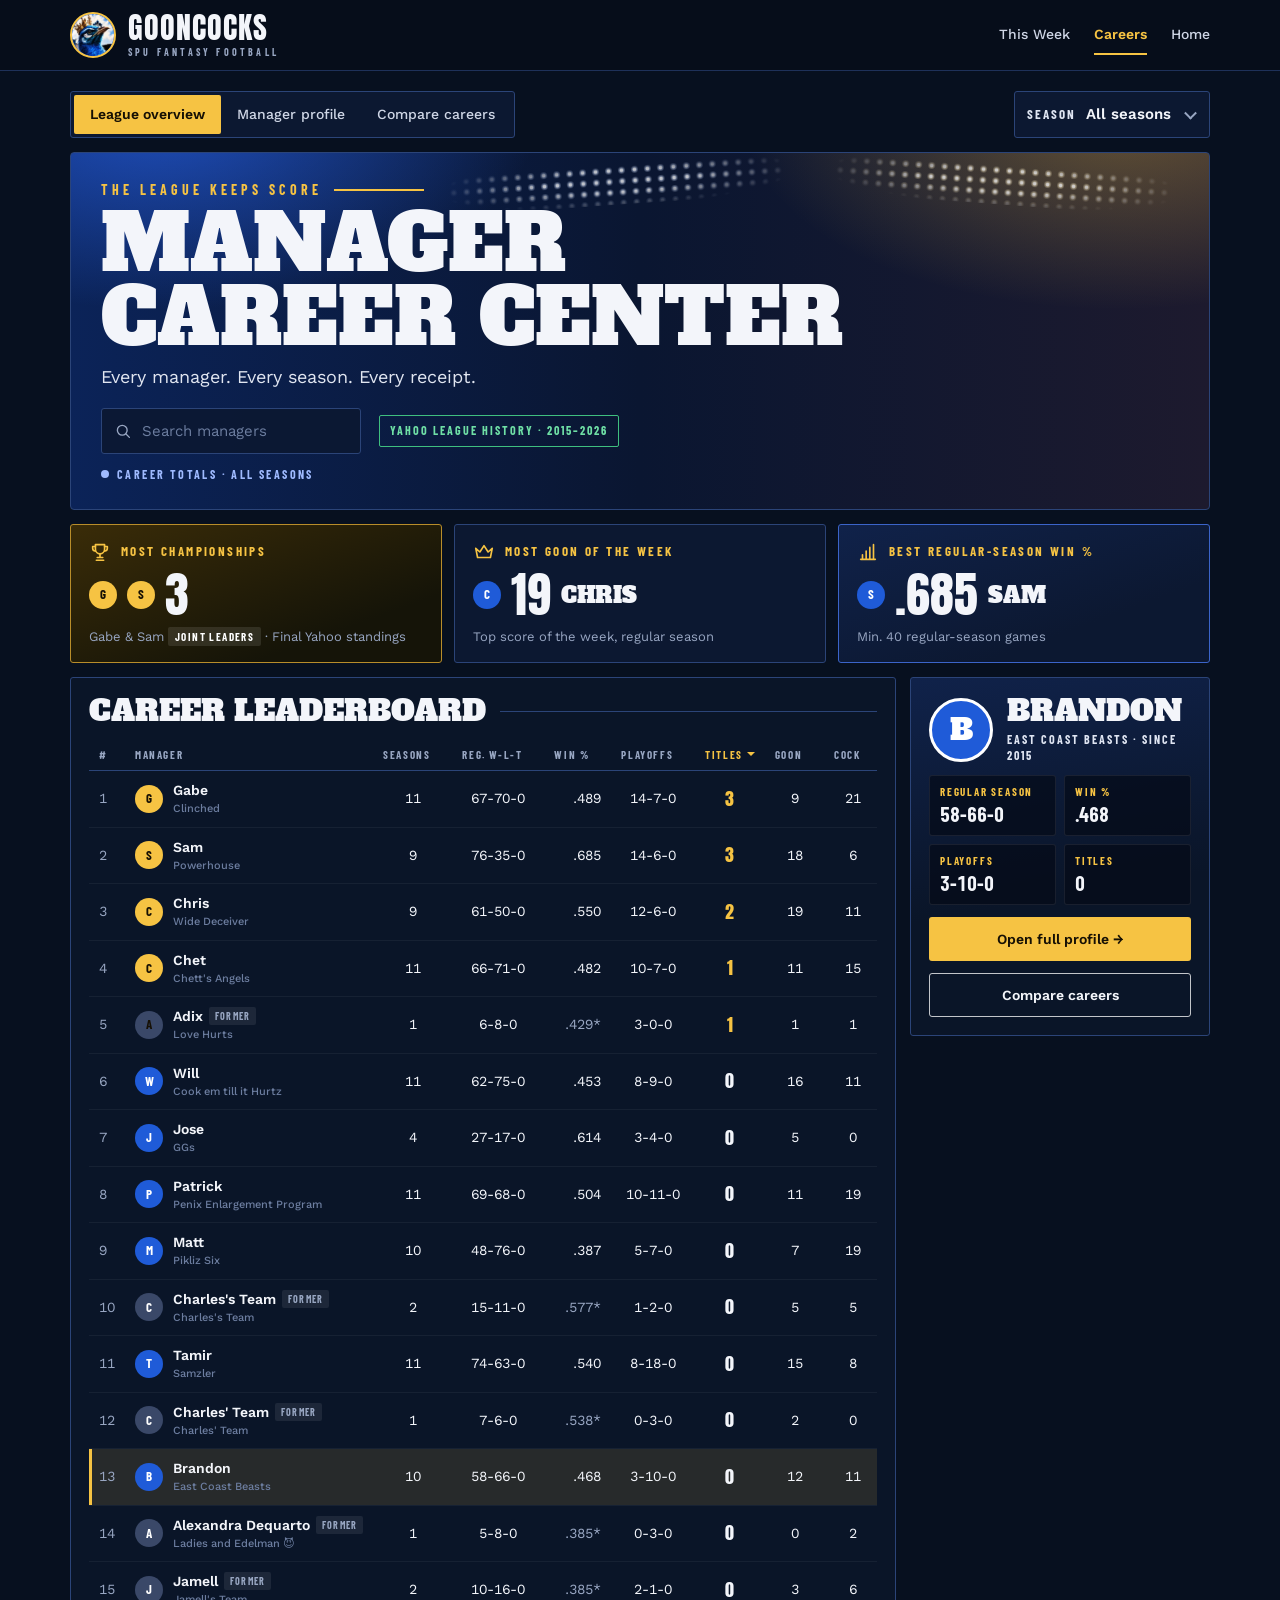
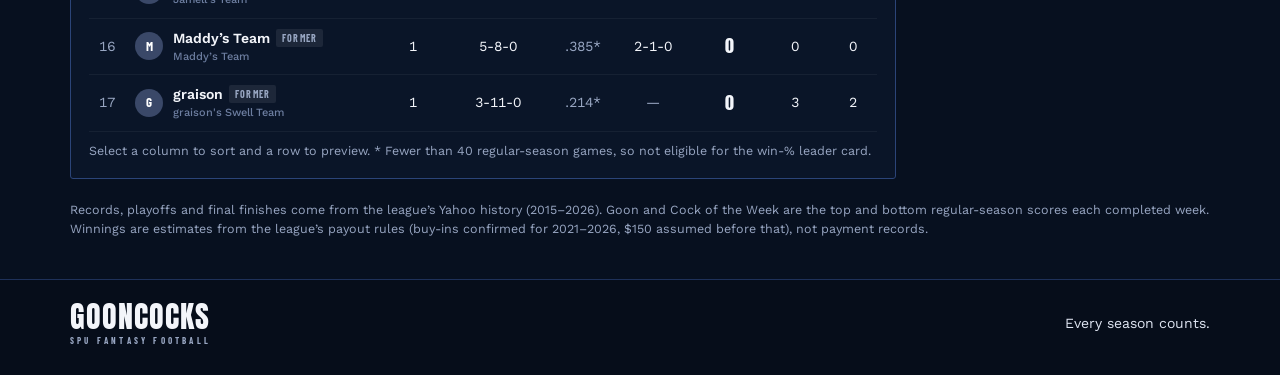
==== manager-career-center/index.html @ f0e3578f "Add a standalone Manager Career Center preview page League overview with sortable career leaderboard" ====
<!doctype html>
<html lang="en">
<head>
<meta charset="utf-8">
<meta name="viewport" content="width=device-width, initial-scale=1, viewport-fit=cover">
<meta name="theme-color" content="#07101f">
<title>Gooncocks Career Center</title>
<meta name="description" content="Every Gooncocks manager's career: records, titles, awards and every season.">
<link rel="preconnect" href="https://fonts.googleapis.com">
<link rel="preconnect" href="https://fonts.gstatic.com" crossorigin>
<link rel="stylesheet" href="https://fonts.googleapis.com/css2?family=Alfa+Slab+One&family=Anton&family=Barlow+Condensed:wght@500;600;700&family=Work+Sans:wght@400;500;600&display=swap">
<link rel="stylesheet" href="css/styles.css">
</head>
<body>
<header class="top">
  <div class="top-in">
    <a class="brand" href="https://gooncocks.com" aria-label="Gooncocks home">
      <img src="assets/peacock.webp" alt="" width="46" height="46">
      <span><b>GOONCOCKS</b><small>SPU FANTASY FOOTBALL</small></span>
    </a>
    <nav class="nav" aria-label="Site">
      <a href="https://stats.gooncocks.com/">This Week</a>
      <a class="on" href="#overview" aria-current="page">Careers</a>
      <a href="https://gooncocks.com">Home</a>
    </nav>
  </div>
</header>

<main class="page" id="top">
  <div class="viewbar">
    <div class="tabs" role="tablist" aria-label="Career Center views">
      <button type="button" role="tab" id="tab-overview" data-view="overview">League overview</button>
      <button type="button" role="tab" id="tab-profile" data-view="profile">Manager profile</button>
      <button type="button" role="tab" id="tab-compare" data-view="compare">Compare careers</button>
    </div>
    <label class="ctl ctl-season" for="seasonSel"><span class="ctl-k">Season</span><select id="seasonSel"></select></label>
  </div>

  <!-- ===================== LEAGUE OVERVIEW ===================== -->
  <section class="view" id="view-overview" role="tabpanel" aria-labelledby="tab-overview">
    <div class="hero">
      <div class="rig rig-l" aria-hidden="true"></div><div class="rig rig-r" aria-hidden="true"></div>
      <p class="eyebrow">The league keeps score</p>
      <h1>Manager Career Center</h1>
      <p class="lede">Every manager. Every season. Every receipt.</p>
      <div class="hero-row">
        <label class="ctl ctl-search" for="search"><svg viewBox="0 0 24 24" aria-hidden="true"><circle cx="11" cy="11" r="6.5"/><path d="M16 16l4.5 4.5"/></svg><input id="search" type="search" placeholder="Search managers" autocomplete="off"></label>
        <p class="source" id="sourceBadge"></p>
      </div>
      <p class="scope" id="scopeOverview"></p>
    </div>

    <div class="leaders" id="leaders"></div>

    <div class="board">
      <section class="panel" aria-labelledby="boardTitle">
        <div class="ph"><h2 id="boardTitle">Career leaderboard</h2></div>
        <div class="scroll"><table class="lb" id="leaderboard"></table></div>
        <p class="fine" id="boardNote"></p>
      </section>
      <aside class="panel preview" id="preview" aria-live="polite"></aside>
    </div>
  </section>

  <!-- ===================== MANAGER PROFILE ===================== -->
  <section class="view" id="view-profile" role="tabpanel" aria-labelledby="tab-profile" hidden>
    <div class="pbar">
      <button type="button" class="back" id="backBtn">&larr; Back to all managers</button>
      <label class="ctl" for="profileSel"><span class="ctl-k">Manager</span><select id="profileSel"></select></label>
      <button type="button" class="share" id="shareBtn">Share profile
        <svg viewBox="0 0 24 24" aria-hidden="true"><path d="M8 16L16 8M9 8h7v7"/></svg></button>
    </div>
    <div class="banner" id="banner"></div>
    <div class="two">
      <section class="panel" aria-labelledby="trophyTitle">
        <div class="ph"><h2 id="trophyTitle">Trophy case</h2></div>
        <div id="trophies"></div>
      </section>
      <section class="panel" aria-labelledby="bestsTitle">
        <div class="ph"><h2 id="bestsTitle">Personal bests</h2></div>
        <p class="scope" id="scopeBests"></p>
        <ul class="bests" id="bests"></ul>
      </section>
    </div>
    <section class="panel" aria-labelledby="seasonsTitle">
      <div class="ph"><h2 id="seasonsTitle">Season by season</h2></div>
      <p class="fine">Select a season to open its details.</p>
      <div class="scroll"><table class="st" id="seasonTable"></table></div>
    </section>
    <section class="panel" aria-labelledby="msTitle">
      <div class="ph"><h2 id="msTitle">Career milestones</h2></div>
      <p class="scope">Whole career</p>
      <ol class="timeline" id="milestones"></ol>
    </section>
  </section>

  <!-- ===================== COMPARE CAREERS ===================== -->
  <section class="view" id="view-compare" role="tabpanel" aria-labelledby="tab-compare" hidden>
    <div class="cmp-controls">
      <label class="ctl" for="cmpA"><span class="ctl-k">Manager</span><select id="cmpA"></select></label>
      <button type="button" class="swap" id="swapBtn" aria-label="Swap the two managers" title="Swap">
        <svg viewBox="0 0 24 24" aria-hidden="true"><path d="M4 8h14l-3-3M20 16H6l3 3"/></svg></button>
      <label class="ctl" for="cmpB"><span class="ctl-k">Versus</span><select id="cmpB"></select></label>
    </div>
    <div class="cmp-head" id="cmpHead"></div>
    <p class="scope" id="scopeCompare"></p>
    <ul class="cmp" id="cmpRows"></ul>
    <p class="fine">A gold dot marks the stronger number. Ties get none, and Cock of the Week is shown without judging it.</p>
  </section>

  <p class="fine foot-note" id="footNote"></p>
</main>

<footer class="foot">
  <div class="foot-in">
    <span class="foot-brand"><b>GOONCOCKS</b><small>SPU FANTASY FOOTBALL</small></span>
    <p>Every season counts.</p>
  </div>
</footer>

<div class="toast" id="toast" role="status" aria-live="polite" hidden></div>
<div class="copy-fallback" id="copyFallback" role="dialog" aria-labelledby="copyTitle" hidden>
  <p id="copyTitle">Copy this career summary</p>
  <textarea id="copyText" rows="8" readonly></textarea>
  <button type="button" id="copyClose">Done</button>
</div>

<!-- DATA: the league history (a snapshot of the real Yahoo history) and the
     payout rules. To read a live history file instead, set the URL below. -->
<script src="data/payouts.js"></script>
<script src="data/league-history.js"></script>
<script>
  // window.GOONCOCKS_HISTORY_URL = '/rivalry-history.json';
</script>
<!-- /DATA -->
<script src="js/data.js"></script>
<script src="js/career.js"></script>
<script src="js/app.js"></script>
</body>
</html>
---- manager-career-center/css/styles.css ----
/* Gooncocks Manager Career Center - the same dark "sports network" look
   as the rest of the Gooncocks site. */
:root {
  color-scheme: dark;
  --bg: #07101f; --bg-2: #0a1528; --panel: #0c1831; --panel-2: #10203f;
  --line: #1e3159; --line-2: #2b4478; --text: #f3f5fa; --muted: #98a6c2; --dim: #6c7d9f;
  --royal: #1f5bd8; --royal-hi: #3d7bff; --gold: #f6c343; --ink: #161004; --red: #c8323a;
  --display: 'Alfa Slab One', 'Rockwell Extra Bold', Rockwell, Georgia, serif;
  --score: Anton, Impact, 'Arial Narrow', sans-serif;
  --label: 'Barlow Condensed', 'Arial Narrow', 'Roboto Condensed', sans-serif;
  --body: 'Work Sans', system-ui, -apple-system, 'Segoe UI', sans-serif;
}
* { box-sizing: border-box; }
html { background: var(--bg); scroll-behavior: smooth; }
body { margin: 0; background: var(--bg); color: var(--text); font: 15px/1.5 var(--body); overflow-x: hidden; }
[hidden] { display: none !important; }
img { max-width: 100%; }
a { color: inherit; text-decoration: none; }
button, select, input { font: inherit; color: inherit; }
button { cursor: pointer; }
:focus-visible { outline: 2px solid var(--gold); outline-offset: 2px; }
h1, h2, h3, p, dl, dd, ol, ul { margin: 0; }
.sr-only { position: absolute; width: 1px; height: 1px; overflow: hidden; clip: rect(0 0 0 0); white-space: nowrap; }
svg { fill: none; stroke: currentColor; stroke-width: 1.8; stroke-linecap: round; stroke-linejoin: round; }

/* avatars */
.av { position: relative; flex: none; display: inline-grid; place-items: center; width: 28px; height: 28px; border-radius: 50%; overflow: hidden;
  font: 700 13px/1 var(--label); background: var(--royal); color: #fff; }
.av img { position: absolute; inset: 0; width: 100%; height: 100%; object-fit: cover; }
.av.gold { background: var(--gold); color: var(--ink); }
.av.former { background: #3a4868; }
.av.lg { width: 64px; height: 64px; font: 400 30px/1 var(--display); border: 3px solid #fff; }
.av.xl { width: 116px; height: 116px; font: 400 58px/1 var(--display); border: 4px solid #fff3cc; box-shadow: 0 12px 30px #0009; }

/* header */
.top { border-bottom: 1px solid var(--line); background: #060d1a; }
.top-in { max-width: 1180px; margin: 0 auto; padding: 12px 20px; display: flex; align-items: center; gap: 24px; }
.brand { display: flex; align-items: center; gap: 12px; margin-right: auto; }
.brand img { width: 46px; height: 46px; border-radius: 50%; border: 2px solid var(--gold); background: var(--royal); }
.brand b { display: block; font: 400 30px/1 var(--score); letter-spacing: 1px; }
.brand small { display: block; font: 700 10px/1 var(--label); letter-spacing: 3.2px; color: var(--muted); margin-top: 4px; }
.nav { display: flex; gap: 24px; font-size: 14px; font-weight: 500; color: #cfd6e6; }
.nav a { padding: 8px 0; border-bottom: 2px solid transparent; white-space: nowrap; }
.nav a:hover { color: var(--gold); }
.nav a.on { color: var(--gold); border-color: var(--gold); font-weight: 600; }

.page { max-width: 1180px; margin: 0 auto; padding-inline: 20px; padding-block: 20px 10px; }

/* view tabs + shared season filter */
.viewbar { display: flex; flex-wrap: wrap; align-items: stretch; gap: 10px; }
.tabs { display: inline-flex; border: 1px solid var(--line-2); border-radius: 3px; padding: 3px; background: var(--panel); }
.tabs button { background: none; border: 0; padding: 9px 16px; font-size: 14px; font-weight: 500; color: #cfd6e6; border-radius: 2px; white-space: nowrap; }
.tabs button[aria-selected="true"] { background: var(--gold); color: var(--ink); font-weight: 600; }
.tabs button:hover:not([aria-selected="true"]) { color: #fff; background: #ffffff10; }
.ctl { position: relative; display: flex; align-items: center; gap: 10px; min-height: 46px; padding: 0 12px; background: var(--panel); border: 1px solid var(--line-2); border-radius: 3px; }
.ctl:focus-within { border-color: var(--gold); }
.ctl-k { font: 700 13px/1 var(--label); letter-spacing: 2px; text-transform: uppercase; color: #dfe5f2; white-space: nowrap; }
.ctl select { appearance: none; -webkit-appearance: none; background: transparent; border: 0; padding: 10px 26px 10px 0; font-weight: 600; font-size: 15px; cursor: pointer; min-width: 0; }
.ctl select option, .ctl select optgroup { background: var(--panel); color: var(--text); }
.ctl:has(select)::after { content: ''; position: absolute; right: 14px; top: 50%; width: 7px; height: 7px; border: solid var(--muted); border-width: 0 2px 2px 0; transform: translateY(-70%) rotate(45deg); pointer-events: none; }
.ctl-season { margin-left: auto; }
.ctl-search { min-width: 260px; background: #0c1831e6; }
.ctl-search svg { width: 18px; height: 18px; color: var(--muted); }
.ctl-search input { flex: 1; min-width: 0; background: transparent; border: 0; padding: 10px 0; font-size: 15px; outline: none; }
.ctl-search input::placeholder { color: var(--dim); }

/* stadium lights */
.hero, .banner { position: relative; isolation: isolate; overflow: hidden; border: 1px solid var(--line-2); border-radius: 4px; margin-top: 14px; }
.hero { padding: 30px 30px 24px;
  background: radial-gradient(55% 90% at 8% -10%, #2c6bff99, transparent 60%), radial-gradient(55% 90% at 92% -10%, #f6c34355, transparent 60%), linear-gradient(90deg, #0b2358, #0a1631 50%, #1d1a2e); }
.rig { position: absolute; top: 12px; width: 30%; height: 40px; z-index: -1; opacity: .75;
  background-image: radial-gradient(circle, #fff 0 1.3px, #d6e4ff99 2.2px, transparent 4px); background-size: 13px 11px;
  -webkit-mask-image: radial-gradient(70% 90% at 50% 40%, #000 30%, transparent 75%); mask-image: radial-gradient(70% 90% at 50% 40%, #000 30%, transparent 75%); }
.rig-l { right: 37%; transform: rotate(-4deg); }
.rig-r { right: 3%; transform: rotate(4deg); background-image: radial-gradient(circle, #fff 0 1.3px, #fff1c999 2.2px, transparent 4px); }
.eyebrow { display: flex; align-items: center; gap: 12px; font: 700 14px/1 var(--label); letter-spacing: 4px; text-transform: uppercase; color: var(--gold); }
.eyebrow::after { content: ''; width: 90px; height: 2px; background: var(--gold); }
h1 { font: 400 clamp(38px, 6.6vw, 78px)/.95 var(--display); text-transform: uppercase; margin-top: 10px; text-wrap: balance; }
.lede { font-size: 18px; margin-top: 8px; color: #e1e6f1; }
.hero-row { display: flex; flex-wrap: wrap; align-items: center; gap: 12px 18px; margin-top: 18px; }
.source { font: 700 12px/1.3 var(--label); letter-spacing: 2px; text-transform: uppercase; color: #6fe0a6; border: 1px solid #3fbf7f; padding: 7px 10px; border-radius: 2px; }
.scope { display: inline-flex; align-items: center; gap: 8px; margin-top: 14px; font: 700 12px/1 var(--label); letter-spacing: 2.4px; text-transform: uppercase; color: #9fbaff; }
.scope::before { content: ''; width: 8px; height: 8px; border-radius: 50%; background: #9fbaff; }
.fine { font-size: 12.5px; color: var(--muted); margin-top: 10px; }
.foot-note { margin-top: 22px; }

/* leader cards */
.leaders { display: grid; grid-template-columns: repeat(3, minmax(0, 1fr)); gap: 12px; margin-top: 14px; }
.lead { padding: 16px 18px; border: 1px solid var(--line-2); border-radius: 3px; background: var(--panel); display: grid; gap: 8px; align-content: start; }
.lead.gold { border-color: #b88d2a; background: linear-gradient(160deg, #3a2c08, #151408 75%); }
.lead.blue { border-color: #3b64c9; background: linear-gradient(160deg, #10224a, var(--panel) 70%); }
.lead-k { display: flex; align-items: center; gap: 10px; font: 700 13px/1 var(--label); letter-spacing: 2.4px; text-transform: uppercase; color: var(--gold); }
.lead-k svg { width: 22px; height: 22px; }
.lead-v { display: flex; align-items: center; gap: 10px; flex-wrap: wrap; }
.lead-v b { font: 400 48px/1 var(--score); font-variant-numeric: tabular-nums; }
.lead-v .who-n { font: 400 22px/1.1 var(--display); text-transform: uppercase; }
.lead-s { font-size: 13px; color: var(--muted); }
.joint { display: inline-block; font: 700 11px/1 var(--label); letter-spacing: 1.4px; text-transform: uppercase; background: #ffffff1a; color: #fff; padding: 4px 7px; border-radius: 2px; }
.lead-empty { font: 700 17px/1.3 var(--label); color: var(--muted); }

/* panels */
.board { display: grid; grid-template-columns: minmax(0, 1fr) 300px; gap: 14px; margin-top: 14px; align-items: start; }
.panel { border: 1px solid var(--line-2); border-radius: 3px; background: var(--bg-2); padding: 18px; min-width: 0; }
.view > .panel { margin-top: 14px; }
.ph { display: flex; align-items: center; gap: 14px; }
.ph h2 { font: 400 clamp(22px, 2.6vw, 30px)/1 var(--display); text-transform: uppercase; }
.ph::after { content: ''; flex: 1; height: 1px; background: var(--line-2); }
.scroll { overflow-x: auto; margin-top: 12px; -webkit-overflow-scrolling: touch; }

/* tables */
table { width: 100%; border-collapse: collapse; font-size: 14px; }
th { font: 700 11px/1 var(--label); letter-spacing: 1.6px; text-transform: uppercase; color: var(--muted); text-align: left; padding: 0; border-bottom: 1px solid var(--line-2); white-space: nowrap; }
th.static { padding: 10px; }
th button { width: 100%; background: none; border: 0; padding: 10px; font: inherit; letter-spacing: inherit; text-transform: inherit; color: inherit; text-align: inherit; display: inline-flex; align-items: center; gap: 4px; white-space: nowrap; }
th.c button { justify-content: center; } th.r button { justify-content: flex-end; }
th button:hover { color: #fff; }
th[aria-sort="descending"] button, th[aria-sort="ascending"] button { color: var(--gold); }
th .arr { width: 0; height: 0; border: 4px solid transparent; border-top-color: currentColor; margin-top: 4px; opacity: 0; }
th[aria-sort] .arr { opacity: 1; }
th[aria-sort="ascending"] .arr { border-top-color: transparent; border-bottom-color: currentColor; margin: 0 0 4px; }
td { padding: 9px 10px; border-bottom: 1px solid #ffffff0d; white-space: nowrap; font-variant-numeric: tabular-nums; }
td.r, th.r { text-align: right; } td.c, th.c { text-align: center; }
.lb tbody tr { cursor: pointer; }
.lb tbody tr:hover td { background: #ffffff08; }
.lb tr.sel td { background: #f6c3431f; }
.lb tr.sel td:first-child { box-shadow: inset 3px 0 0 var(--gold); }
.lb tr:focus-visible { outline: 2px solid var(--gold); outline-offset: -2px; }
.who { display: flex; align-items: center; gap: 10px; font-weight: 600; }
.who small { display: block; font-size: 11px; font-weight: 500; color: var(--dim); max-width: 170px; overflow: hidden; text-overflow: ellipsis; }
.big-n { font: 400 18px/1 var(--score); letter-spacing: .3px; }
.ring { color: var(--gold); }
.tag { font: 700 10px/1 var(--label); letter-spacing: 1.2px; text-transform: uppercase; padding: 3px 6px; border-radius: 2px; background: #ffffff14; color: var(--muted); margin-left: 6px; vertical-align: 1px; }
.dim { color: var(--muted); }
.empty-row td { text-align: center; color: var(--muted); padding: 24px; white-space: normal; }

/* preview */
.preview { display: grid; gap: 12px; align-content: start; background: linear-gradient(170deg, #10224a, var(--bg-2) 60%); position: sticky; top: 12px; }
.pv-top { display: flex; align-items: center; gap: 14px; min-width: 0; }
.pv-top h3 { font: 400 30px/1 var(--display); text-transform: uppercase; overflow-wrap: anywhere; }
.pv-top p { font: 700 12px/1.3 var(--label); letter-spacing: 2px; text-transform: uppercase; color: #dfe5f2; margin-top: 6px; }
.pv-stats { display: grid; grid-template-columns: 1fr 1fr; gap: 8px; }
.pv-stats div { background: #050b17b3; border: 1px solid #ffffff14; border-radius: 3px; padding: 10px; min-width: 0; }
.pv-stats dt { font: 700 11px/1 var(--label); letter-spacing: 1.8px; text-transform: uppercase; color: var(--gold); }
.pv-stats dd { font: 700 20px/1.1 var(--label); margin-top: 6px; font-variant-numeric: tabular-nums; }
.chips { display: flex; flex-wrap: wrap; gap: 6px; }
.chip { display: inline-flex; align-items: center; gap: 6px; font: 700 12px/1 var(--label); letter-spacing: 1.2px; padding: 6px 9px; border-radius: 100px; background: var(--gold); color: var(--ink); white-space: nowrap; }
.chip.silver { background: #cfd6e6; color: var(--bg); }
.btn { display: flex; justify-content: center; align-items: center; gap: 8px; min-height: 44px; border-radius: 3px; font-weight: 600; font-size: 14px; border: 0; }
.btn.pri { background: var(--gold); color: var(--ink); }
.btn.pri:hover { background: #ffd460; }
.btn.sec { background: transparent; border: 1px solid #ffffffc0; }
.btn.sec:hover { background: #fff; color: var(--bg); }

/* profile */
.pbar, .cmp-controls { display: flex; flex-wrap: wrap; align-items: stretch; gap: 10px; margin-top: 14px; }
.back { display: inline-flex; align-items: center; gap: 8px; min-height: 46px; padding: 0 14px; border: 1px solid var(--line-2); border-radius: 3px; font-weight: 600; font-size: 14px; background: var(--panel); }
.back:hover { border-color: var(--gold); color: var(--gold); }
.share { margin-left: auto; display: inline-flex; align-items: center; gap: 8px; min-height: 46px; padding: 0 16px; border: 1px solid #ffffffd0; border-radius: 3px; font-weight: 600; font-size: 14px; background: transparent; }
.share svg { width: 18px; height: 18px; stroke-width: 2; }
.share:hover { background: #fff; color: var(--bg); }
.banner { padding: 28px 30px 0;
  background: radial-gradient(55% 90% at 10% -10%, #2c6bffb3, transparent 60%), radial-gradient(55% 90% at 90% -10%, #f6c34366, transparent 60%), linear-gradient(90deg, #0b2358, #0a1631 55%, #221b0e); }
.ban-main { display: flex; align-items: center; gap: 24px; }
.ban-main > div { min-width: 0; }
.ban-main h2 { font: 400 clamp(42px, 7vw, 86px)/.92 var(--display); text-transform: uppercase; text-shadow: 0 4px 0 #0008; overflow-wrap: anywhere; }
.ban-team { font: 700 15px/1.2 var(--label); letter-spacing: 2.8px; text-transform: uppercase; margin-top: 8px; }
.ban-meta { display: flex; flex-wrap: wrap; gap: 6px 18px; margin-top: 12px; font-size: 14px; color: #dfe5f2; }
.ban-meta b { color: #fff; font-weight: 600; }
.ban-chips { margin-top: 12px; }
.summary { display: grid; grid-template-columns: repeat(7, minmax(0, 1fr)); margin: 24px -30px 0; border-top: 1px solid #ffffff1f; background: #050b17b3; }
.summary div { padding: 14px 10px 16px; text-align: center; border-left: 1px solid #ffffff1a; min-width: 0; }
.summary div:first-child { border-left: 0; }
.summary dt { font: 700 12px/1.1 var(--label); letter-spacing: 1.8px; text-transform: uppercase; color: var(--gold); }
.summary dd { font: 400 30px/1 var(--score); margin-top: 8px; font-variant-numeric: tabular-nums; }
.summary dd small { display: block; font: 500 12px/1.3 var(--body); color: var(--muted); margin-top: 4px; }
.summary dd.na, .na { font: 700 16px/1.3 var(--label); color: var(--muted); letter-spacing: .5px; }

.two { display: grid; grid-template-columns: minmax(0, 1fr) minmax(0, 1fr); gap: 14px; margin-top: 14px; }
.trophies { display: grid; grid-template-columns: repeat(3, minmax(0, 1fr)); gap: 10px; margin-top: 14px; }
.trophy { border: 1px solid var(--line-2); border-radius: 3px; padding: 14px; background: var(--panel); display: grid; gap: 6px; justify-items: start; align-content: start; min-width: 0; }
.trophy.gold { border-color: #b88d2a; background: linear-gradient(160deg, #3a2c08, #151408 80%); }
.trophy.red { border-color: #8f2a33; background: linear-gradient(160deg, #3a0f18, #1a0f1c 80%); }
.trophy svg { width: 30px; height: 30px; color: #8fb3ff; stroke-width: 1.7; }
.trophy.gold svg { color: var(--gold); } .trophy.red svg { color: #ff7a7a; }
.trophy b { font: 400 40px/1 var(--score); }
.trophy span { font: 700 12px/1.2 var(--label); letter-spacing: 1.8px; text-transform: uppercase; color: #dfe5f2; }
.trophy small { font-size: 12px; color: var(--muted); }
.also { list-style: none; padding: 0; margin-top: 12px; display: grid; gap: 6px; font-size: 13.5px; color: #d8deea; }
.also b { color: #fff; }
.bests { list-style: none; padding: 0; display: grid; gap: 8px; margin-top: 12px; }
.bests li { display: grid; grid-template-columns: 150px auto minmax(0, 1fr); align-items: center; gap: 12px; padding: 10px 12px; border: 1px solid var(--line-2); border-radius: 3px; background: var(--panel); }
.bests .k { font: 700 12px/1.2 var(--label); letter-spacing: 1.6px; text-transform: uppercase; color: var(--gold); }
.bests .v { font: 400 24px/1 var(--score); font-variant-numeric: tabular-nums; white-space: nowrap; }
.bests .d { font-size: 13px; color: var(--muted); }

.st tbody tr.row { cursor: pointer; }
.st tbody tr.row:hover td { background: #ffffff08; }
.st tr.row td:first-child { font-weight: 700; }
.st tr.open td { background: #10203f; }
.st .season-btn { background: none; border: 0; padding: 0; font-weight: 700; display: inline-flex; align-items: center; gap: 10px; }
.caret { display: inline-block; width: 7px; height: 7px; border: solid var(--gold); border-width: 0 2px 2px 0; transform: rotate(-45deg); transition: transform .15s; }
tr.open .caret { transform: rotate(45deg); }
.result { font: 700 11px/1 var(--label); letter-spacing: 1.2px; text-transform: uppercase; padding: 4px 7px; border-radius: 2px; background: #1f5bd833; color: #9fbaff; }
.result.champ { background: var(--gold); color: var(--ink); }
.result.ru { background: #cfd6e6; color: var(--bg); }
.result.third { background: #b87333; color: #fff; }
.result.miss, .result.na { background: #ffffff0f; color: var(--dim); }
.result.live { background: #3fbf7f26; color: #6fe0a6; }
.detail td { background: #0b1730; padding: 14px 16px 16px; white-space: normal; }
.detail-grid { display: grid; grid-template-columns: repeat(4, minmax(0, 1fr)); gap: 14px; }
.detail-grid div { font-size: 13px; color: #d8deea; min-width: 0; }
.detail-grid dt { font: 700 11px/1 var(--label); letter-spacing: 1.6px; text-transform: uppercase; color: var(--muted); margin-bottom: 5px; }
.detail-grid ul { list-style: none; padding: 0; display: grid; gap: 3px; }
.weeks { display: flex; align-items: flex-end; gap: 3px; height: 58px; margin-top: 14px; }
.weeks i { flex: 1; min-width: 4px; background: var(--royal-hi); border-radius: 1px 1px 0 0; }
.weeks i.w { background: var(--gold); }
.weeks i.t { background: #aab4c8; }
.weeks-cap { font-size: 12px; color: var(--muted); margin-top: 6px; }

.timeline { list-style: none; padding: 0; margin-top: 16px; display: grid; grid-template-columns: repeat(auto-fill, minmax(150px, 1fr)); gap: 18px 0; position: relative; }
.timeline li { position: relative; padding: 30px 12px 0 0; }
.timeline li::before { content: ''; position: absolute; left: 0; right: 0; top: 11px; height: 2px; background: var(--line-2); }
.timeline li::after { content: ''; position: absolute; top: 4px; left: 0; width: 16px; height: 16px; border-radius: 50%; background: var(--royal); border: 3px solid var(--bg-2); }
.timeline li.g::after { background: var(--gold); }
.timeline li.s::after { background: #cfd6e6; }
.timeline b { display: block; font: 400 20px/1 var(--score); }
.timeline span { display: block; font: 700 12px/1.2 var(--label); letter-spacing: 1.4px; text-transform: uppercase; margin-top: 4px; }
.timeline small { display: block; font-size: 12px; color: var(--muted); margin-top: 3px; }

/* compare */
.cmp-controls .swap { width: 46px; display: grid; place-items: center; border: 1px solid var(--line-2); border-radius: 3px; background: var(--panel); }
.swap svg { width: 20px; height: 20px; stroke-width: 2; }
.swap:hover { border-color: var(--gold); color: var(--gold); }
.cmp-head { display: grid; grid-template-columns: minmax(0, 1fr) minmax(0, 1fr); gap: 16px; align-items: center; margin-top: 18px; }
.cmp-side { display: flex; align-items: center; gap: 14px; min-width: 0; }
.cmp-side.b { justify-content: flex-end; text-align: right; }
.cmp-side > div { min-width: 0; }
.cmp-side h3 { font: 400 clamp(26px, 4vw, 46px)/1 var(--display); text-transform: uppercase; overflow-wrap: anywhere; }
.cmp-side p { font: 700 12px/1.3 var(--label); letter-spacing: 2px; text-transform: uppercase; color: #dfe5f2; margin-top: 4px; }
.cmp { list-style: none; padding: 0; margin-top: 14px; display: grid; gap: 6px; }
.cmp li { display: grid; grid-template-columns: minmax(0, 1fr) minmax(0, 1.2fr) minmax(0, 1fr); align-items: center; gap: 8px; padding: 10px 14px; border: 1px solid var(--line); border-radius: 3px; background: var(--panel); }
.cmp .k { text-align: center; font: 700 12px/1.2 var(--label); letter-spacing: 2px; text-transform: uppercase; color: var(--muted); }
.cmp .k small { display: block; font: 500 11px/1.3 var(--body); letter-spacing: 0; text-transform: none; color: var(--dim); margin-top: 2px; }
.cmp .v { font: 400 24px/1 var(--score); font-variant-numeric: tabular-nums; }
.cmp .v.b { text-align: right; }
.cmp .v.win { color: var(--gold); }
.cmp .v.win::after { content: ''; display: inline-block; width: 7px; height: 7px; border-radius: 50%; background: var(--gold); margin-left: 8px; vertical-align: middle; }
.cmp .v.b.win::after { display: none; }
.cmp .v.b.win::before { content: ''; display: inline-block; width: 7px; height: 7px; border-radius: 50%; background: var(--gold); margin-right: 8px; vertical-align: middle; }
.cmp .v .sub { display: block; font: 500 11px/1.3 var(--body); color: var(--dim); margin-top: 3px; }

/* footer, toast, copy fallback */
.foot { border-top: 1px solid var(--line); margin-top: 30px; background: #060d1a; }
.foot-in { max-width: 1180px; margin: 0 auto; padding: 22px 20px 30px; display: flex; align-items: center; justify-content: space-between; gap: 16px 28px; flex-wrap: wrap; }
.foot-brand b { display: block; font: 400 30px/1 var(--score); letter-spacing: 1px; }
.foot-brand small { display: block; font: 700 9px/1 var(--label); letter-spacing: 3.2px; color: var(--muted); margin-top: 4px; }
.foot p { font-size: 14px; color: #dfe5f2; }
.toast { position: fixed; left: 50%; bottom: calc(22px + env(safe-area-inset-bottom, 0px)); transform: translateX(-50%); z-index: 30; background: var(--gold); color: var(--ink); font-weight: 600; padding: 12px 18px; border-radius: 3px; box-shadow: 0 10px 30px #0009; max-width: calc(100% - 32px); }
.copy-fallback { position: fixed; left: 50%; top: 50%; transform: translate(-50%, -50%); z-index: 40; width: min(520px, calc(100% - 32px)); background: var(--panel); border: 1px solid var(--gold); border-radius: 4px; padding: 18px; box-shadow: 0 20px 60px #000c; display: grid; gap: 10px; }
.copy-fallback textarea { width: 100%; background: var(--bg); color: var(--text); border: 1px solid var(--line-2); border-radius: 3px; padding: 10px; font: 14px/1.45 var(--body); resize: vertical; }
.copy-fallback button { justify-self: end; background: var(--gold); color: var(--ink); border: 0; border-radius: 3px; padding: 9px 18px; font-weight: 600; }
.load-error { margin-top: 18px; padding: 16px; border: 1px solid var(--red); border-radius: 3px; background: #2a0c12; }

@media (prefers-reduced-motion: reduce) { html { scroll-behavior: auto; } .caret { transition: none; } }

@media (max-width: 1000px) {
  .board, .two { grid-template-columns: minmax(0, 1fr); }
  .preview { position: static; }
  .summary { grid-template-columns: repeat(4, minmax(0, 1fr)); }
  .summary div:nth-child(5) { border-left: 0; }
  .summary div:nth-child(n+5) { border-top: 1px solid #ffffff1a; }
  .detail-grid { grid-template-columns: repeat(2, minmax(0, 1fr)); }
}
@media (max-width: 700px) {
  .top-in { padding: 10px 16px; gap: 12px; }
  .brand img { width: 38px; height: 38px; }
  .brand b { font-size: 24px; }
  .brand small { font-size: 8px; letter-spacing: 2px; }
  .nav { gap: 14px; font-size: 13px; }
  .page { padding-inline: 16px; }
  .viewbar { display: grid; grid-template-columns: minmax(0, 1fr); }
  .tabs { display: flex; }
  .tabs button { flex: 1; min-width: 0; padding: 9px 4px; font-size: 12.5px; line-height: 1.2; white-space: normal; }
  .ctl-season { margin-left: 0; }
  .ctl select { flex: 1; }
  .hero, .banner { padding: 22px 16px 0; }
  .hero { padding-bottom: 20px; }
  .rig-l { display: none; } .rig-r { width: 55%; opacity: .5; }
  .ctl-search { min-width: 0; flex: 1 1 100%; }
  .leaders { grid-template-columns: minmax(0, 1fr); }
  .panel { padding: 16px 12px; }
  .pbar { display: grid; grid-template-columns: minmax(0, 1fr) minmax(0, 1fr); }
  .pbar .ctl { grid-column: 1 / -1; grid-row: 1; }
  .share { margin-left: 0; justify-content: center; }
  .back { justify-content: center; }
  .ban-main { flex-direction: column; align-items: flex-start; gap: 14px; }
  .av.xl { width: 84px; height: 84px; font-size: 42px; }
  .summary { grid-template-columns: repeat(2, minmax(0, 1fr)); margin: 20px -16px 0; }
  .summary div { border-left: 0 !important; border-top: 1px solid #ffffff1a; }
  .summary div:nth-child(even) { border-left: 1px solid #ffffff1a !important; }
  .summary div:first-child { grid-column: 1 / -1; border-top: 0; }
  .trophies { grid-template-columns: minmax(0, 1fr) minmax(0, 1fr); }
  .trophies .gold { grid-column: 1 / -1; }
  .bests li { grid-template-columns: minmax(0, 1fr) auto; }
  .bests .d { grid-column: 1 / -1; }
  .detail-grid { grid-template-columns: minmax(0, 1fr); }
  .timeline { grid-template-columns: minmax(0, 1fr); gap: 14px; }
  .timeline li { padding: 0 0 0 30px; }
  .timeline li::before { left: 7px; right: auto; top: 18px; bottom: -14px; width: 2px; height: auto; }
  .timeline li:last-child::before { display: none; }
  .timeline li::after { top: 2px; }
  .cmp-controls { display: grid; grid-template-columns: minmax(0, 1fr) 46px; }
  .cmp-controls .ctl:first-child { grid-column: 1; grid-row: 1; }
  .cmp-controls .ctl:last-child { grid-column: 1; grid-row: 2; }
  .cmp-controls .swap { grid-column: 2; grid-row: 1 / 3; }
  .cmp-side { flex-direction: column; align-items: flex-start; gap: 8px; }
  .cmp-side.b { flex-direction: column-reverse; align-items: flex-end; }
  .cmp li { grid-template-columns: minmax(0, 1fr) minmax(0, 1.3fr) minmax(0, 1fr); padding: 10px; }
  .cmp .v { font-size: 20px; }
  .foot-in { justify-content: center; text-align: center; }
}
@media (max-width: 440px) { .brand span { display: none; } }
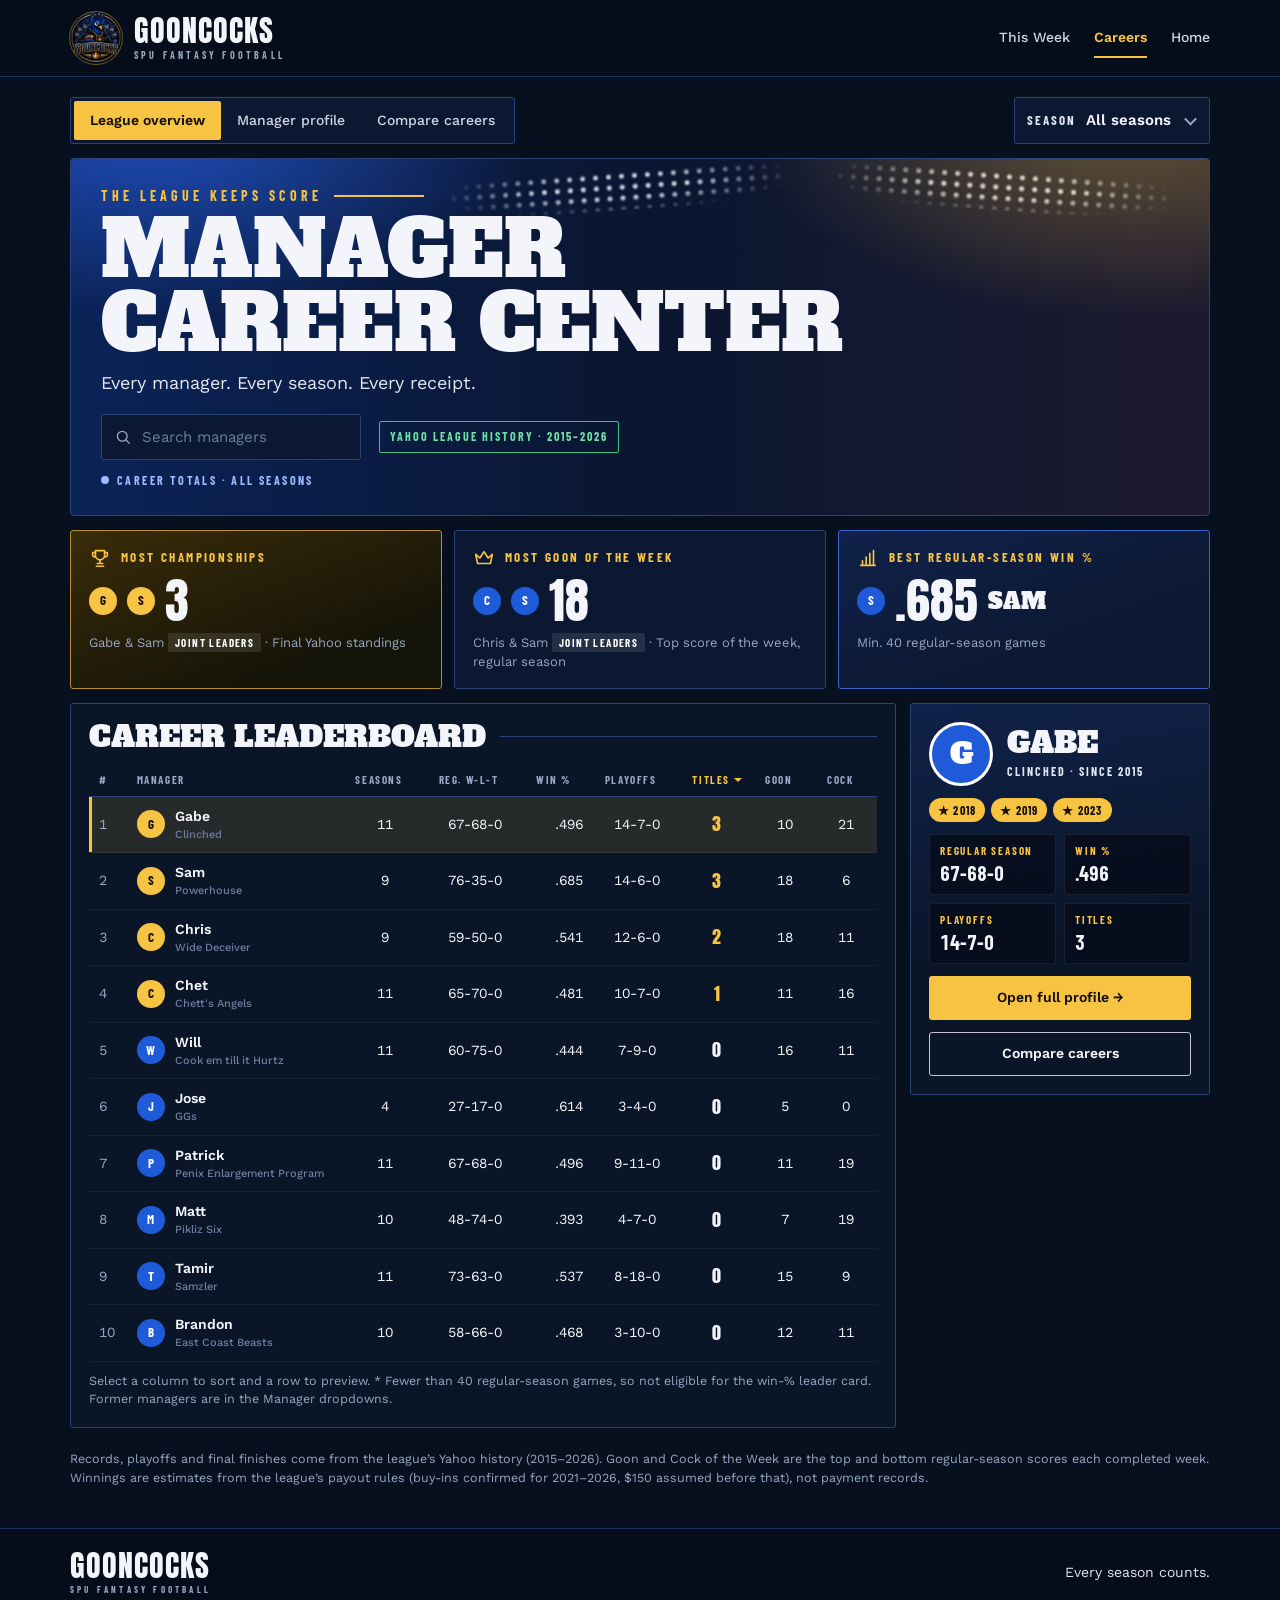
==== commit d253af4c: "Show only the ten current managers on the Career Center leaderboard Former managers and fill-ins sta" ====
--- a/manager-career-center/index.html
+++ b/manager-career-center/index.html
@@ -15,7 +15,7 @@
 <header class="top">
   <div class="top-in">
     <a class="brand" href="https://gooncocks.com" aria-label="Gooncocks home">
-      <img src="assets/peacock.webp" alt="" width="46" height="46">
+      <img src="assets/gooncocks-logo.webp" alt="" width="52" height="52">
       <span><b>GOONCOCKS</b><small>SPU FANTASY FOOTBALL</small></span>
     </a>
     <nav class="nav" aria-label="Site">
--- a/manager-career-center/css/styles.css
+++ b/manager-career-center/css/styles.css
@@ -36,7 +36,7 @@
 .top { border-bottom: 1px solid var(--line); background: #060d1a; }
 .top-in { max-width: 1180px; margin: 0 auto; padding: 12px 20px; display: flex; align-items: center; gap: 24px; }
 .brand { display: flex; align-items: center; gap: 12px; margin-right: auto; }
-.brand img { width: 46px; height: 46px; border-radius: 50%; border: 2px solid var(--gold); background: var(--royal); }
+.brand img { width: 52px; height: 52px; border-radius: 50%; background: #050a14; box-shadow: 0 0 0 1px #f6c34366; }
 .brand b { display: block; font: 400 30px/1 var(--score); letter-spacing: 1px; }
 .brand small { display: block; font: 700 10px/1 var(--label); letter-spacing: 3.2px; color: var(--muted); margin-top: 4px; }
 .nav { display: flex; gap: 24px; font-size: 14px; font-weight: 500; color: #cfd6e6; }
@@ -273,7 +273,7 @@
 }
 @media (max-width: 700px) {
   .top-in { padding: 10px 16px; gap: 12px; }
-  .brand img { width: 38px; height: 38px; }
+  .brand img { width: 42px; height: 42px; }
   .brand b { font-size: 24px; }
   .brand small { font-size: 8px; letter-spacing: 2px; }
   .nav { gap: 14px; font-size: 13px; }
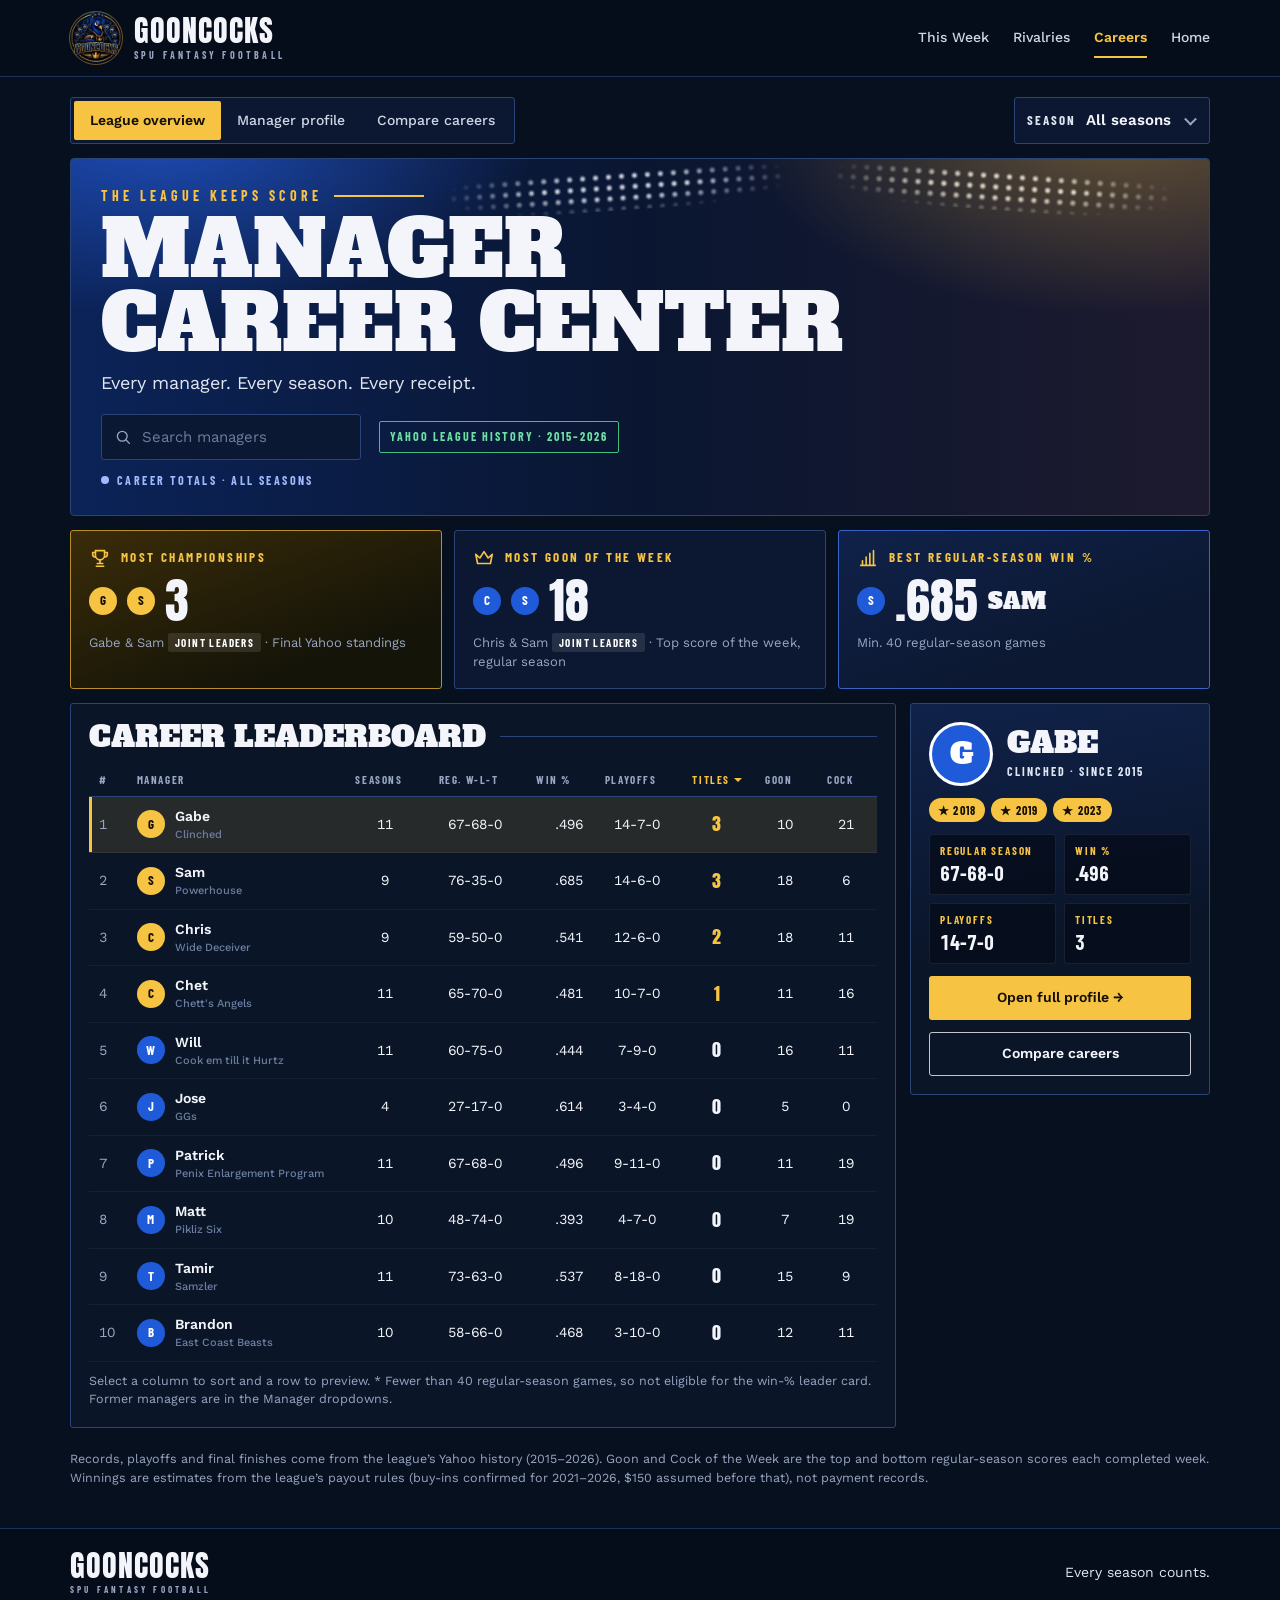
==== commit fbd13cb0: "Put the Manager Career Center live at careers.html The Lambda now builds careers.html from manager-c" ====
--- a/manager-career-center/index.html
+++ b/manager-career-center/index.html
@@ -20,6 +20,7 @@
     </a>
     <nav class="nav" aria-label="Site">
       <a href="https://stats.gooncocks.com/">This Week</a>
+      <a href="https://stats.gooncocks.com/rivalries.html">Rivalries</a>
       <a class="on" href="#overview" aria-current="page">Careers</a>
       <a href="https://gooncocks.com">Home</a>
     </nav>
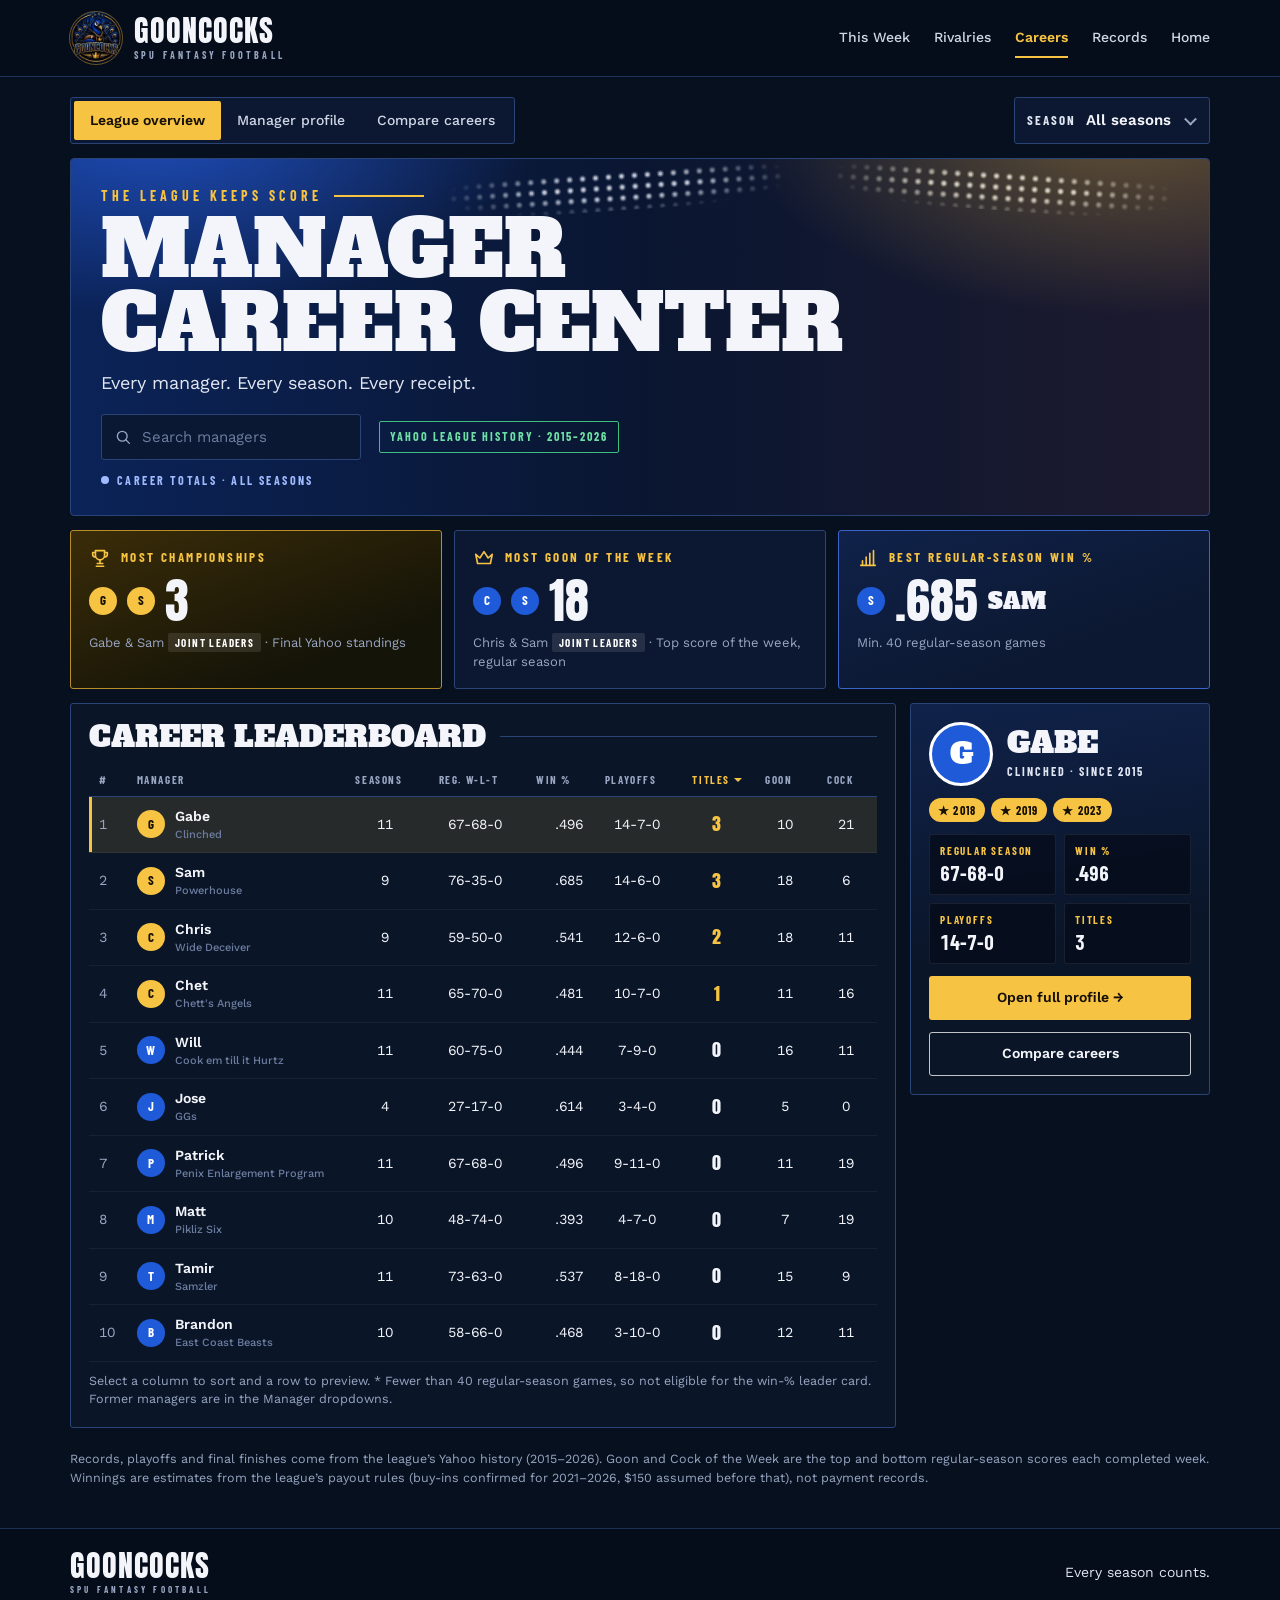
==== commit 336016d3: "Put the Record Room live and add box scores to every matchup Record Room goes live: - The Lambda bun" ====
--- a/manager-career-center/index.html
+++ b/manager-career-center/index.html
@@ -22,6 +22,7 @@
       <a href="https://stats.gooncocks.com/">This Week</a>
       <a href="https://stats.gooncocks.com/rivalries.html">Rivalries</a>
       <a class="on" href="#overview" aria-current="page">Careers</a>
+      <a href="https://stats.gooncocks.com/records.html">Records</a>
       <a href="https://gooncocks.com">Home</a>
     </nav>
   </div>
@@ -136,6 +137,7 @@
 <!-- /DATA -->
 <script src="js/data.js"></script>
 <script src="js/career.js"></script>
+<script src="../shared/boxscore.js"></script>
 <script src="js/app.js"></script>
 </body>
 </html>
--- a/manager-career-center/css/styles.css
+++ b/manager-career-center/css/styles.css
@@ -212,9 +212,13 @@
 .detail-grid dt { font: 700 11px/1 var(--label); letter-spacing: 1.6px; text-transform: uppercase; color: var(--muted); margin-bottom: 5px; }
 .detail-grid ul { list-style: none; padding: 0; display: grid; gap: 3px; }
 .weeks { display: flex; align-items: flex-end; gap: 3px; height: 58px; margin-top: 14px; }
-.weeks i { flex: 1; min-width: 4px; background: var(--royal-hi); border-radius: 1px 1px 0 0; }
-.weeks i.w { background: var(--gold); }
-.weeks i.t { background: #aab4c8; }
+.weeks .bar { flex: 1; min-width: 4px; padding: 0; border: 0; background: var(--royal-hi); border-radius: 1px 1px 0 0; cursor: pointer; }
+.weeks .bar.w { background: var(--gold); }
+.weeks .bar.t { background: #aab4c8; }
+.weeks .bar:hover { filter: brightness(1.3); }
+.bx-link { padding: 0; border: 0; background: none; color: inherit; font: inherit; text-align: left; cursor: pointer;
+  text-decoration: underline dotted #f6c34399; text-underline-offset: 3px; }
+.bx-link:hover { color: var(--gold); }
 .weeks-cap { font-size: 12px; color: var(--muted); margin-top: 6px; }
 
 .timeline { list-style: none; padding: 0; margin-top: 16px; display: grid; grid-template-columns: repeat(auto-fill, minmax(150px, 1fr)); gap: 18px 0; position: relative; }
@@ -320,3 +324,8 @@
   .foot-in { justify-content: center; text-align: center; }
 }
 @media (max-width: 440px) { .brand span { display: none; } }
+
+/* Small phones: the logo already links home, so the menu keeps the three history pages. */
+@media (max-width: 440px) {
+  .nav a[href="https://stats.gooncocks.com/"], .nav a[href="https://gooncocks.com"] { display: none; }
+}
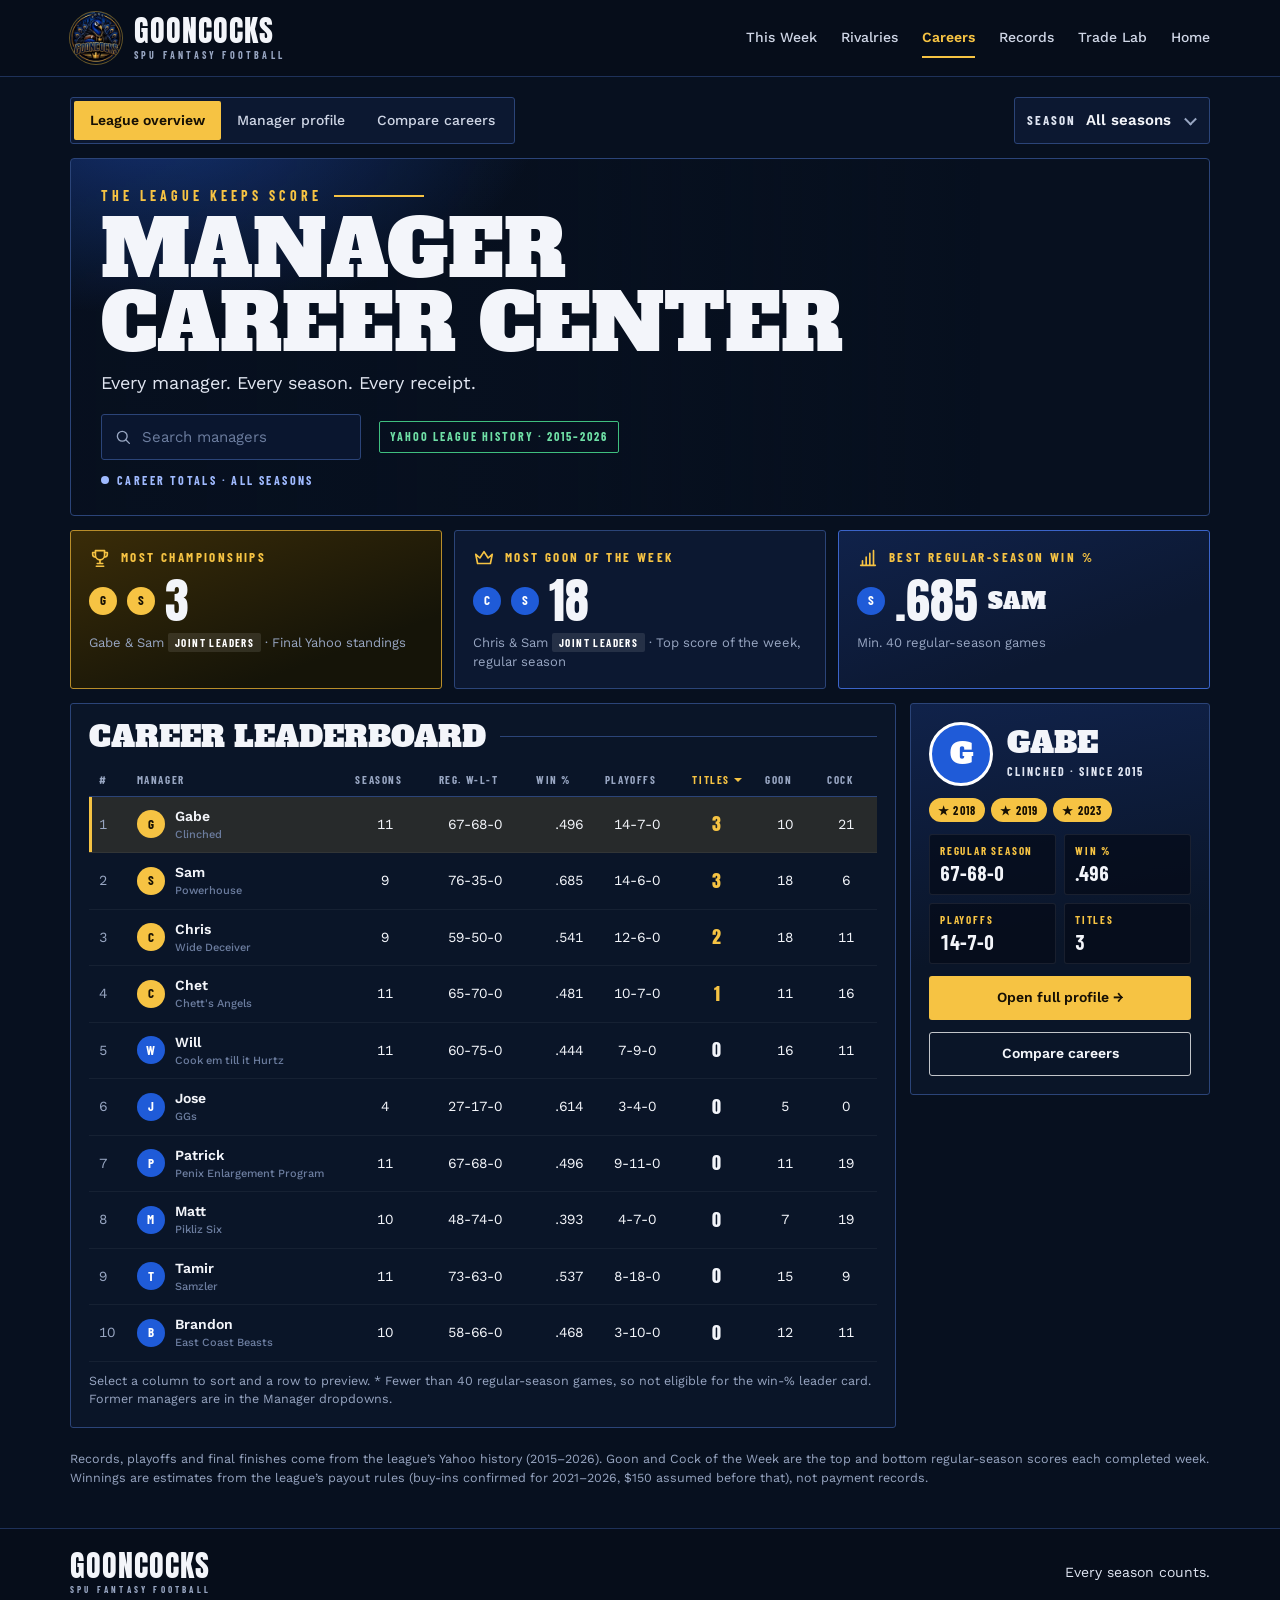
==== commit 88dd119e: "Add Trade Lab to every page's menu Trade Lab is now linked from the awards page, home page, Rivalry " ====
--- a/manager-career-center/index.html
+++ b/manager-career-center/index.html
@@ -23,6 +23,7 @@
       <a href="https://stats.gooncocks.com/rivalries.html">Rivalries</a>
       <a class="on" href="#overview" aria-current="page">Careers</a>
       <a href="https://stats.gooncocks.com/records.html">Records</a>
+      <a href="https://stats.gooncocks.com/trade-lab.html">Trade Lab</a>
       <a href="https://gooncocks.com">Home</a>
     </nav>
   </div>
--- a/manager-career-center/css/styles.css
+++ b/manager-career-center/css/styles.css
@@ -13,6 +13,14 @@
 * { box-sizing: border-box; }
 html { background: var(--bg); scroll-behavior: smooth; }
 body { margin: 0; background: var(--bg); color: var(--text); font: 15px/1.5 var(--body); overflow-x: hidden; }
+/* The Saint Peter's campus at sunset behind the whole page, fixed while
+   the page scrolls (a fixed layer rather than background-attachment,
+   which phones ignore) and darkened so every panel stays readable. */
+body::before { content: ''; position: fixed; inset: 0; z-index: -1; pointer-events: none;
+  background: linear-gradient(90deg, #07101fe6 0, #07101fb3 45%, #07101f66 80%, #07101f59 100%),
+    linear-gradient(180deg, #07101f80 0, #07101f40 35%, #07101fb3 75%, #07101ff0 100%),
+    url(https://stats.gooncocks.com/careers-art.webp) 75% 35% / cover no-repeat, var(--bg); }
+body { background: transparent; }
 [hidden] { display: none !important; }
 img { max-width: 100%; }
 a { color: inherit; text-decoration: none; }
@@ -67,7 +75,10 @@
 /* stadium lights */
 .hero, .banner { position: relative; isolation: isolate; overflow: hidden; border: 1px solid var(--line-2); border-radius: 4px; margin-top: 14px; }
 .hero { padding: 30px 30px 24px;
-  background: radial-gradient(55% 90% at 8% -10%, #2c6bff99, transparent 60%), radial-gradient(55% 90% at 92% -10%, #f6c34355, transparent 60%), linear-gradient(90deg, #0b2358, #0a1631 50%, #1d1a2e); }
+  /* see-through, so the page's campus shows behind the title */
+  background: radial-gradient(55% 90% at 8% -10%, #2c6bff59, transparent 60%), linear-gradient(90deg, #07101fb3 0, #07101f80 45%, transparent 80%); }
+.hero .rig { display: none; }
+@media (max-width: 640px) { body::before { background-position: 0 0, 0 0, 68% 35%, 0 0; } }
 .rig { position: absolute; top: 12px; width: 30%; height: 40px; z-index: -1; opacity: .75;
   background-image: radial-gradient(circle, #fff 0 1.3px, #d6e4ff99 2.2px, transparent 4px); background-size: 13px 11px;
   -webkit-mask-image: radial-gradient(70% 90% at 50% 40%, #000 30%, transparent 75%); mask-image: radial-gradient(70% 90% at 50% 40%, #000 30%, transparent 75%); }
@@ -324,8 +335,16 @@
   .foot-in { justify-content: center; text-align: center; }
 }
 @media (max-width: 440px) { .brand span { display: none; } }
-
-/* Small phones: the logo already links home, so the menu keeps the three history pages. */
-@media (max-width: 440px) {
-  .nav a[href="https://stats.gooncocks.com/"], .nav a[href="https://gooncocks.com"] { display: none; }
-}
+@media (max-width: 380px) {
+  .top-in { padding: 10px 12px; gap: 10px; }
+  .nav { gap: 10px; font-size: 12px; }
+}
+
+/* Small phones: the logo already links home and the title says where you are,
+   so the menu drops Home and this page's own link and keeps every other page. */
+@media (max-width: 560px) {
+  .nav a.on, .nav a[href="https://gooncocks.com"] { display: none; }
+  .brand { flex: none; }
+  .nav { min-width: 0; overflow-x: auto; scrollbar-width: none; }
+  .nav::-webkit-scrollbar { display: none; }
+}
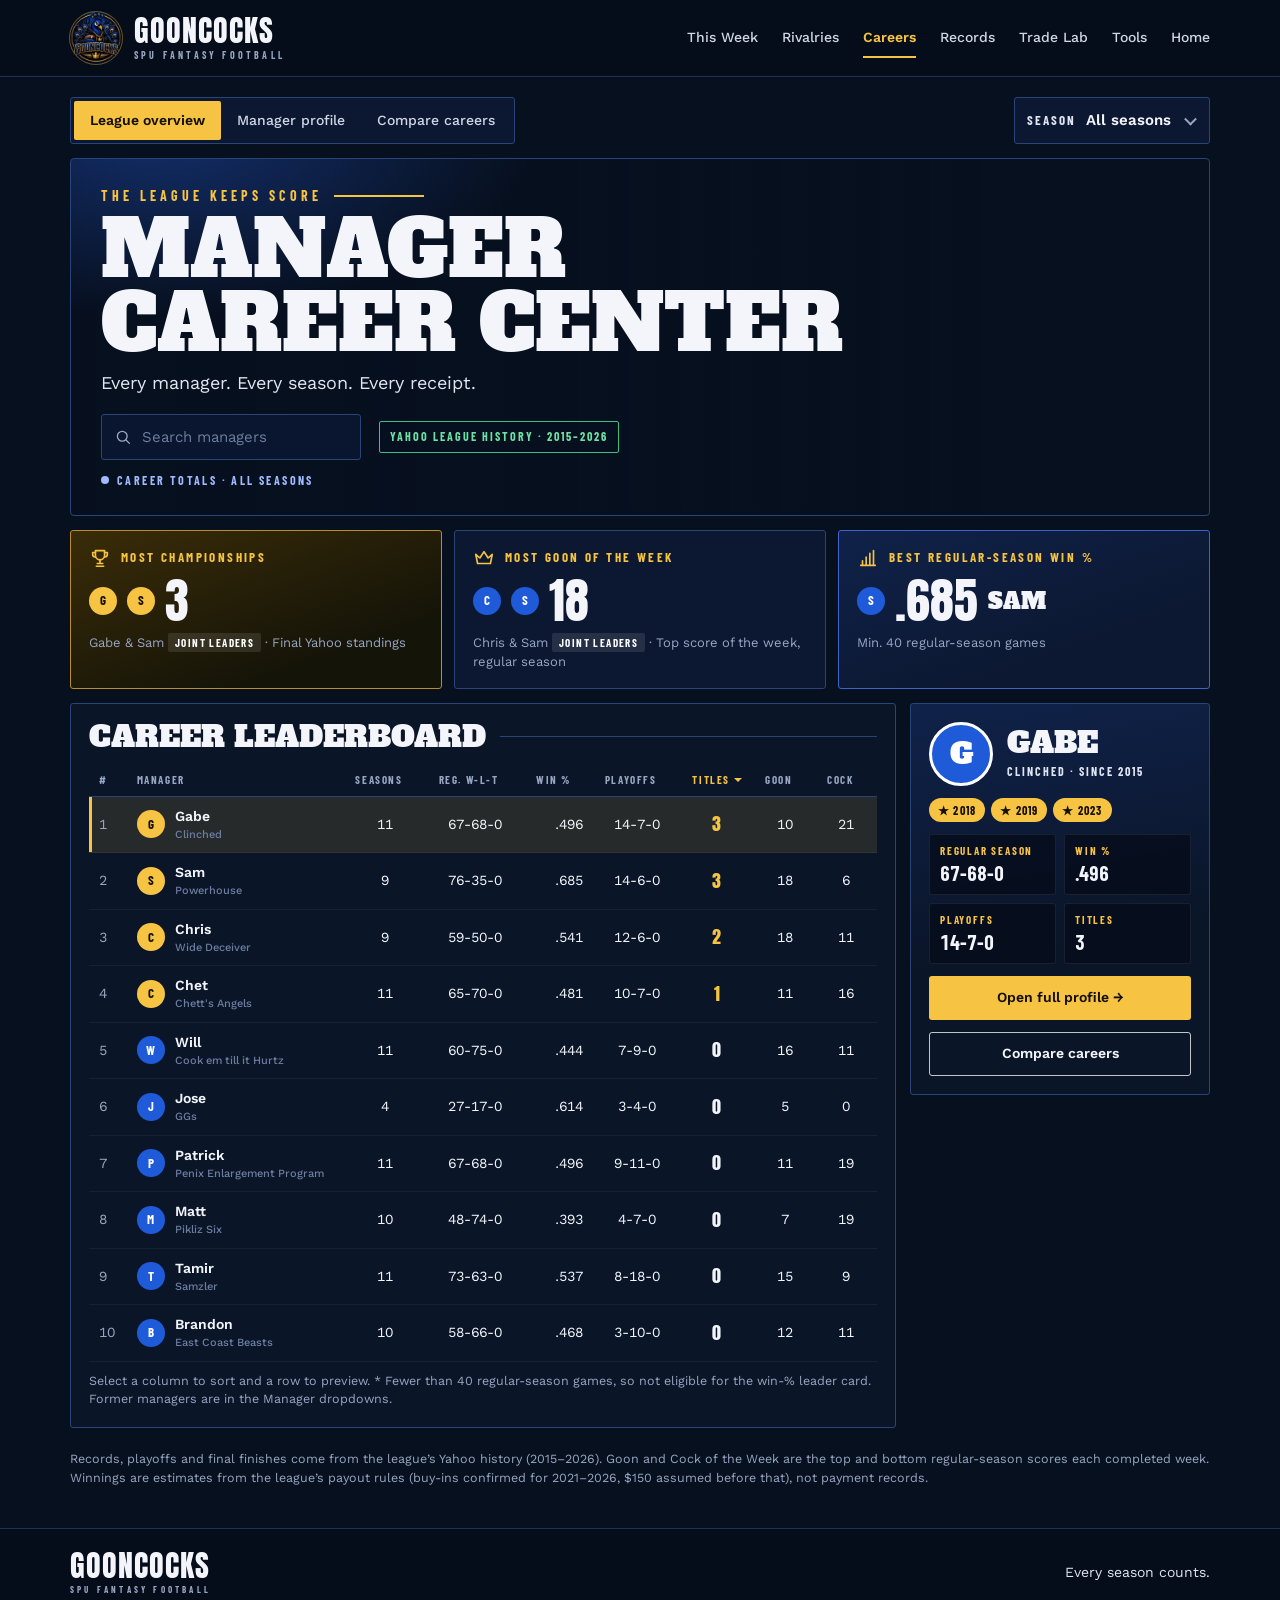
==== commit 24be7448: "Move Tools to its own page Points Against now lives at tools.html instead of a Trade Lab tab, with a" ====
--- a/manager-career-center/index.html
+++ b/manager-career-center/index.html
@@ -24,6 +24,7 @@
       <a class="on" href="#overview" aria-current="page">Careers</a>
       <a href="https://stats.gooncocks.com/records.html">Records</a>
       <a href="https://stats.gooncocks.com/trade-lab.html">Trade Lab</a>
+      <a href="https://stats.gooncocks.com/tools.html">Tools</a>
       <a href="https://gooncocks.com">Home</a>
     </nav>
   </div>
